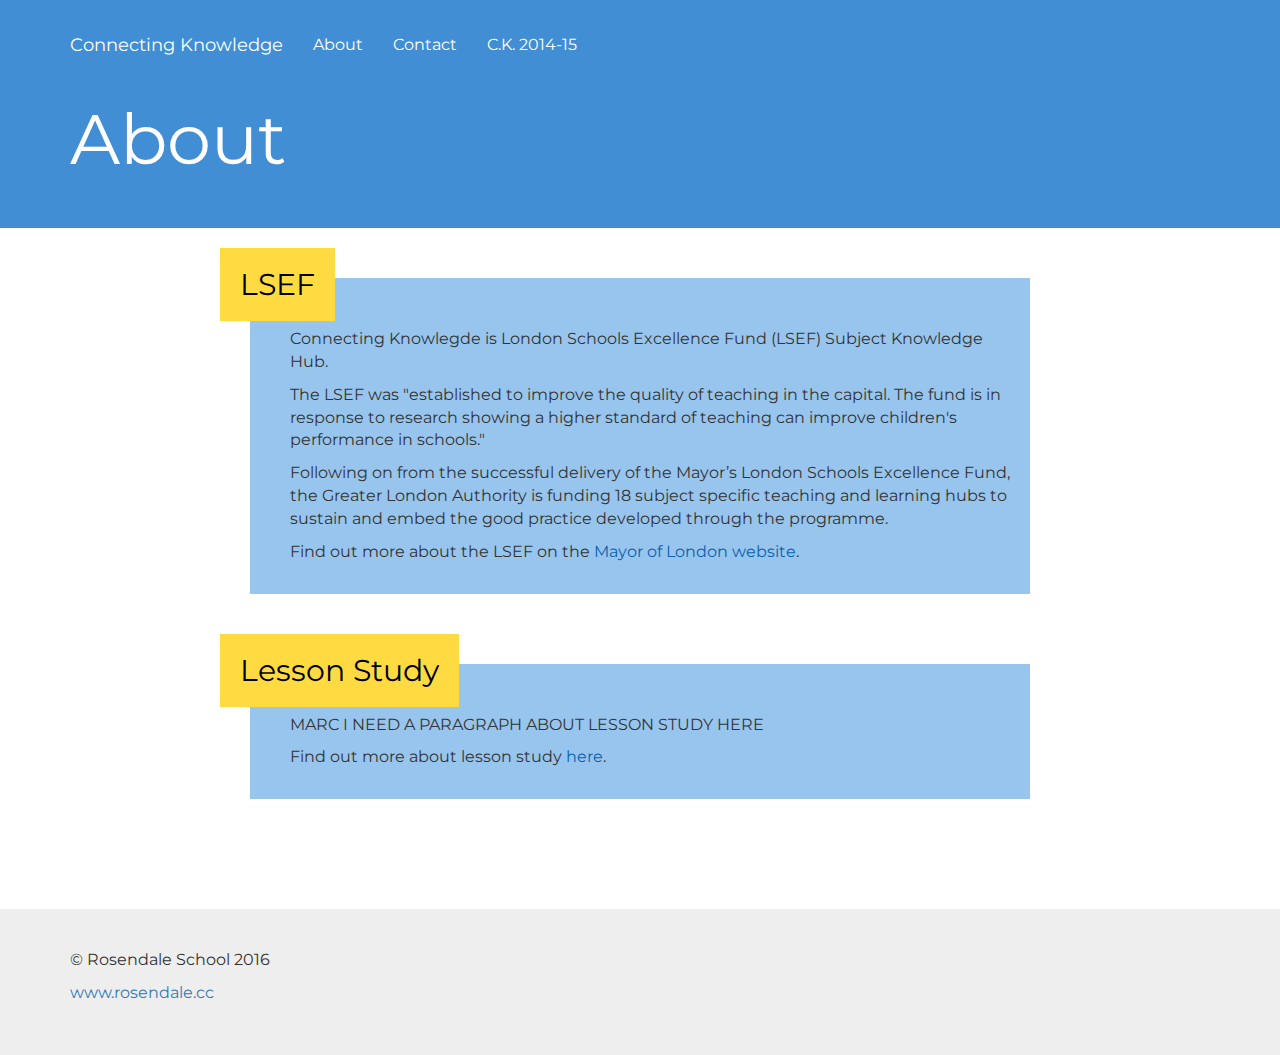
==== about.html @ b0de1700 "second draft" ====
<!DOCTYPE html>
<html lang="en">
  <head>
    <meta charset="utf-8">
    <meta http-equiv="X-UA-Compatible" content="IE=edge">
    <meta name="viewport" content="width=device-width, initial-scale=1">
    <!-- The above 3 meta tags *must* come first in the head; any other head content must come *after* these tags -->
    <title>About | Connecting Knowledge</title>

    <!-- Bootstrap -->
    <link href="css/bootstrap.min.css" rel="stylesheet">

    <!-- Custom css-->
    <link href="css/style.css" rel="stylesheet">

    <!-- Google Fonts -->
    <link href='https://fonts.googleapis.com/css?family=Montserrat:400,700' rel='stylesheet' type='text/css'>



    <!-- HTML5 shim and Respond.js for IE8 support of HTML5 elements and media queries -->
    <!-- WARNING: Respond.js doesn't work if you view the page via file:// -->
    <!--[if lt IE 9]>
      <script src="https://oss.maxcdn.com/html5shiv/3.7.2/html5shiv.min.js"></script>
      <script src="https://oss.maxcdn.com/respond/1.4.2/respond.min.js"></script>
    <![endif]-->
  </head>
  <body>
    <nav class="navbar navbar-default navbar-static-top">
      <div class="container">
        <div class="navbar-header">
          <button type="button" class="navbar-toggle collapsed" data-toggle="collapse" data-target="#bs-example-navbar-collapse-1" aria-expanded="false">
            <span class="sr-only">Toggle navigation</span>
            <span class="icon-bar"></span>
            <span class="icon-bar"></span>
            <span class="icon-bar"></span>
          </button>
          <a class="navbar-brand" href="index.html">Connecting Knowledge</a>
        </div>
        <div class="collapse navbar-collapse text-center" id="bs-example-navbar-collapse-1">
          <ul class="nav navbar-nav text-right">
            <li><a href="about.html">About</a></li>
            <li><a href="contact.html">Contact</a></li>
            <li><a href="connecting-knowledge-14-15.html">C.K. 2014-15</a></li>
          </ul>
        </div>
      </div>
    </nav>
    <header class="container-fluid">
      <div class="container">
        <div class="row">
          <div class="col-md-10">
            <h1>About</h1>
	      </div> <!-- /.col -->
	    </div> <!-- /.row -->
  	  </div> <!-- /.container -->
  	  <div id="banner-bar">
  	  </div>
    </header>
    <main id="main" class="container">
      <div class="row">
        <section class="col-md-8 col-md-offset-2">
          <h2>LSEF</h2>
          <p class="first-par">Connecting Knowlegde is London Schools Excellence Fund (LSEF) Subject Knowledge Hub.</p>
          <p>The LSEF was "established to improve the quality of teaching in the capital. The fund is in response to research showing a higher standard of teaching can improve children's performance in schools."</p>
          <p>Following on from the successful delivery of the Mayor’s London Schools Excellence Fund, the Greater London Authority is funding 18 subject specific teaching and learning hubs to sustain and embed the good practice developed through the programme.</p>
          <p>Find out more about the LSEF on the <a href="https://www.london.gov.uk/what-we-do/education-and-youth/improving-standards-schools-and-teaching/london-schools-excellence">Mayor of London website</a>.</p>
        </section> <!-- /.col -->
        <section class="col-md-8 col-md-offset-2">
          <h2>Lesson Study</h2>
            <p class="first-par">MARC I NEED A PARAGRAPH ABOUT LESSON STUDY HERE</p>
            <p>Find out more about lesson study <a href="#" target="_blank">here</a>.</p>
        </section>
      </div> <!-- ./row -->
    </main> <!-- /.container -->
    <footer class="container-fluid">
      <div class="container">
        <div class="row">
          <div class="col-md-12">
            <p>&copy Rosendale School 2016</p>
            <p><a href="http://www.rosendale.cc">www.rosendale.cc</a></p>
          </div> <!-- /.col -->
        </div> <!-- ./row -->
      </div> <!-- /.container -->
    </footer>
   <!--  TO DO: ADD THIS SOMEWHERE SEPARATE PAGE:
   https://www.london.gov.uk/what-we-do/education-and-youth/improving-standards-schools-and-teaching/london-schools-excellence
   Subject Knowledge Hubs 

Following on from the successful delivery of the Mayor’s London Schools Excellence Fund, the Greater London Authority is funding 18 subject specific teaching and learning hubs to sustain and embed the good practice developed through the programme.

This legacy funding will enable continued coordination of subject specific hubs and networks that were central to many London Schools Excellence Fund projects.  The hubs will provide the opportunity for teachers from a range of schools to work together alongside subject and business experts to support excellent teaching in London schools through a strong focus on improving teachers subject knowledge. 

Delivery is taking place between January 2016 and August 2017.

See the LSEF Resource Hub for more information on Subject Knowledge Hubs and contact details.

 -->
    <!-- jQuery (necessary for Bootstrap's JavaScript plugins) -->
    <script src="https://ajax.googleapis.com/ajax/libs/jquery/1.11.3/jquery.min.js"></script>
    <!-- Include all compiled plugins (below), or include individual files as needed -->
    <script src="js/bootstrap.min.js"></script>
  </body>
</html>
---- css/style.css ----
/*Connecting Knowledge Custom styles*/

body {
	font-size: 16px;
	font-family: 'Montserrat', sans-serif;
}

.h1, .h2, .h3, .h4, .h5, .h6, h1, h2, h3, h4, h5, h6, .lead {
	font-weight: 400;
}

.navbar-default {
	background-color: #418ED4;
    border-color: #418ED4;
    padding-top: 20px;
}

.navbar-default .navbar-brand {
	color: #fff;
}

.navbar-default .navbar-nav>li>a {
	color: #fff;
}

.navbar-default .navbar-brand:hover,
.navbar-default .navbar-brand:focus,
.navbar-default .navbar-brand:active,
.navbar-default .navbar-nav>li>a:hover,
.navbar-default .navbar-nav>li>a:focus,
.navbar-default .navbar-nav>li>a:active {
	color: #FFDB41;
}


.navbar-default .navbar-toggle .icon-bar, 
.navbar-default .navbar-toggle .icon-bar, 
.navbar-default .navbar-toggle .icon-bar,
.navbar-default .navbar-toggle .icon-bar  {
    background-color: #fff;
}

.navbar-default .navbar-toggle:active .icon-bar, 
.navbar-default .navbar-toggle:focus .icon-bar, 
.navbar-default .navbar-toggle:hover .icon-bar,
.navbar-default .navbar-toggle:visited .icon-bar  {
    background-color: #000;
}

.navbar-default .navbar-toggle:hover,
.navbar-default .navbar-toggle:active,
.navbar-default .navbar-toggle:focus,
.navbar-default .navbar-toggle:visited {
	background-color: #FFDB41;
	border-color: transparent;
}

header {
	margin: -70px 0 50px 0;
	padding: 60px 0 40px 0;
	background-color: #418ED4;
	color: #fff;
}

#front-page-header {
	margin: -70px 0 50px 0;
	padding: 70px 0 50px 0;
	min-height: 100vh;
	background-color: #418ED4; #1f71bb;
	position: relative;
}

header h1 {
	font-size: 48px;
	margin-top: 20px;
}

@media (min-width: 768px) {
	header h1 {
		font-size: 70px;
	}
}

@media (min-width: 1200px) {
	#front-page-header h1 {
		margin-top: 130px;
	}
}

#front-page-header h1, #front-page-header h3 {
	color: white;/*#1f71bb;*/
}

#front-page-header h3 {
	font-size: 20px;
	margin-top: 5px;
}

@media (min-width: 768px) {
	#front-page-header h3 {
	font-size: 24px;
	margin-top: 20px;
}
}

#front-page-header .btn {
    background-color: #FFDB41;
    border-color: #FFDB41;
    border-radius: 50px;
    padding: 10px;
    width: 50px;
    height: 50px;
    position: absolute;
    margin-left: auto;
    margin-right: auto;
    bottom: 20px;
    left: 0;
    right: 0;
}

@media (min-width: 768px) {
	#front-page-header .btn {
		bottom: 50px;
	}
}

@media (min-width: 1170px) {
	#front-page-header .btn {
		bottom: 100px;
	}
}

#front-page-header .btn span {
    color: #000;
    font-size: 20px;
    font-weight: 100;
    margin: 3px 0 0 2px;
}

#front-page-header .btn:hover {
box-shadow: 0 17px 50px 0 rgba(0,0,0,0.12),0 12px 15px 0 rgba(0,0,0,0.14);
    -webkit-transform: scale(1.1, 1.1);
    transform: scale(1.1, 1.1);
	    }

#front-page-header #banner-bar {
	width: 75%;
	min-width: 315px;
	height: 10px;
	background-color: white;/*#1f71bb;*/
	margin-left: -20px;
	margin-bottom: 10px;
}

@media (min-width: 768px) {
	#front-page-header #banner-bar {
		width: 60%;
	}
}

@media (min-width: 1170px) {
	#front-page-header #banner-bar {
		min-width: 930px;
		width: 72%;
	}
}
.sub-header {
	margin-left: 10px;	
}

main > .row > .highlight {
	background-color: #418ED4;
	color: #fff;
}

main > .row > .highlight a {
	color: #FFCF00;
}

main > .row > section a {
	color: #0A61AF;
}

main > .row .float-right {
	position: absolute;
	margin-left: 40%;
	width: 50%;
	top: 90%;
}

main > .row > section {
	padding: 20px;
	position: relative;
	background-color: #98C5EE;
	margin-bottom: 70px;

}

main section > h2 {
	margin-top: 0px;
	position: absolute;
	margin-left: -4px;
	margin-top: -50px;
	background-color: #FFDB41;
	padding: 20px;
	color: #000;
}

@media (min-width: 768px) {
	main section > h2 {
		margin-left: -50px;
	}
}


main .first-par {
	margin-top: 30px;
}

main section > p {
	margin-left: 20px;
} 

footer {
	margin-top: 40px;
	background-color: #eee;
	padding-top: 40px;
	padding-bottom: 40px;
}
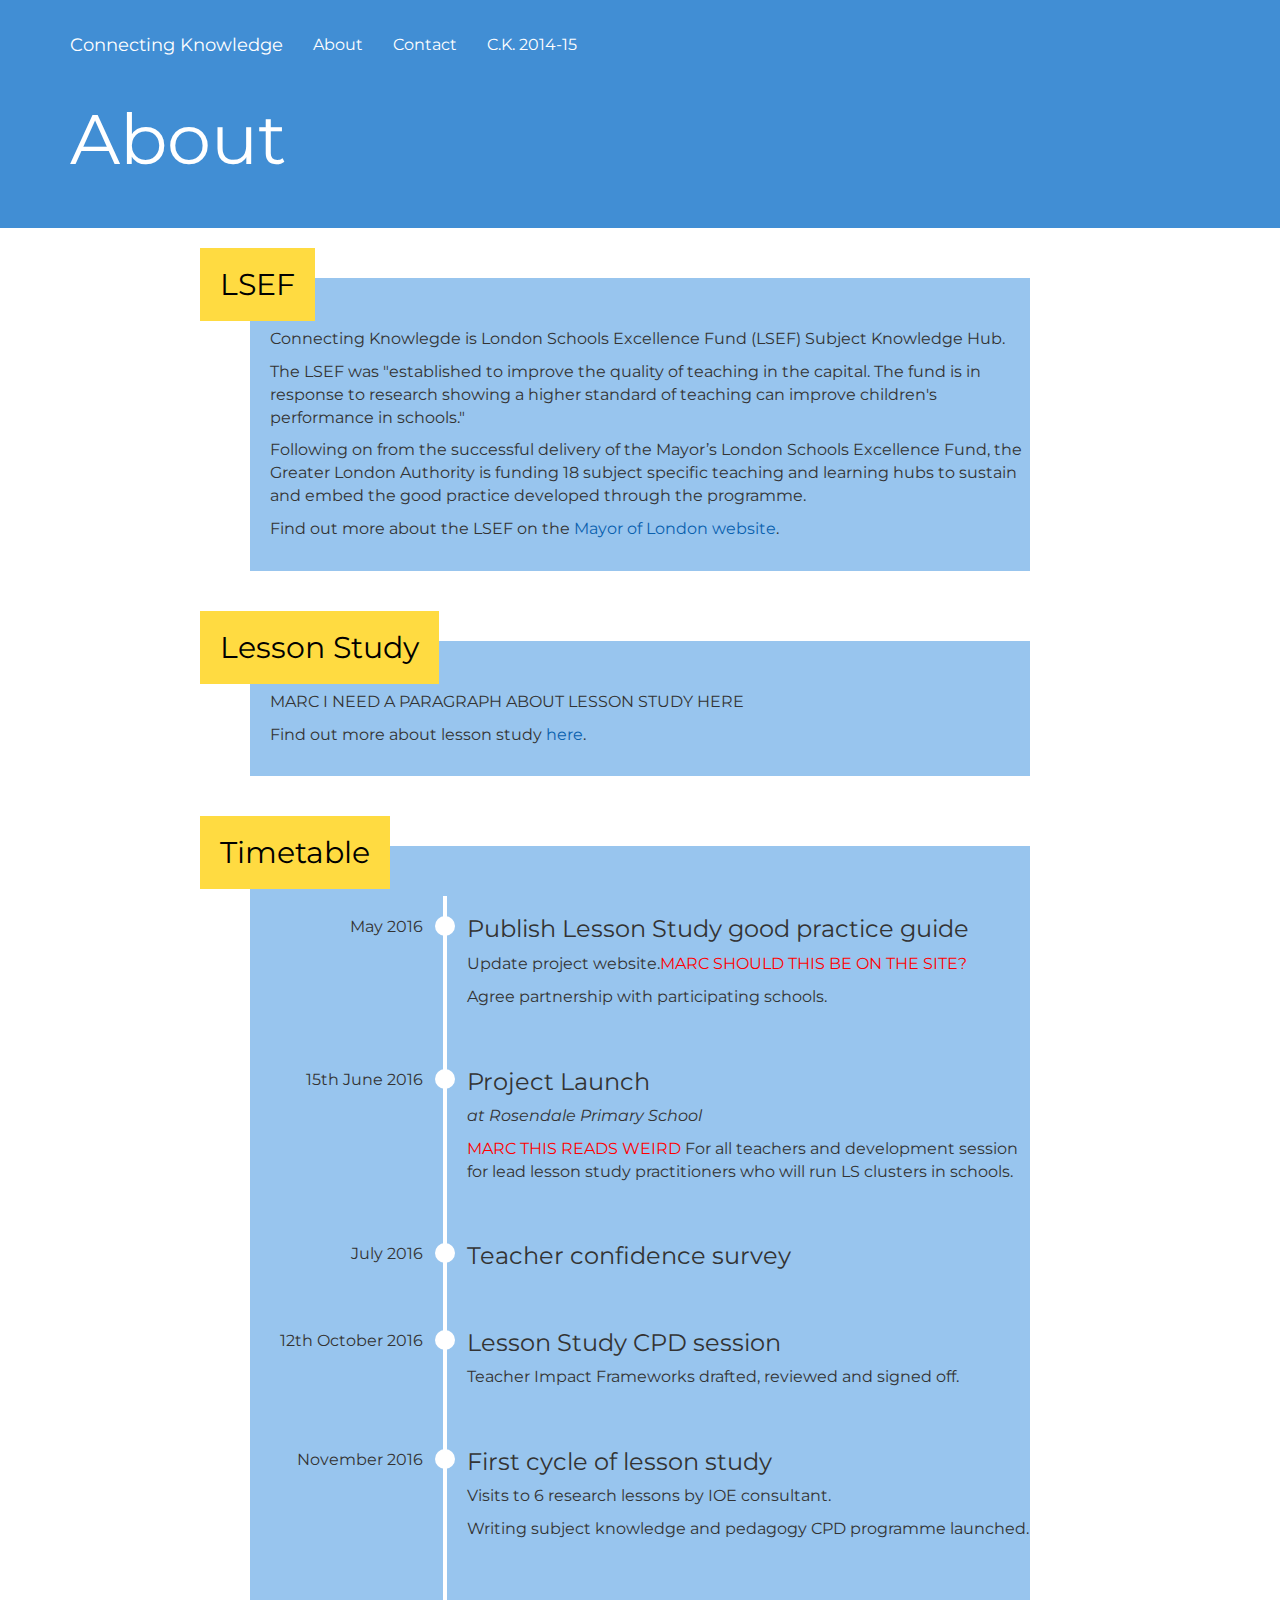
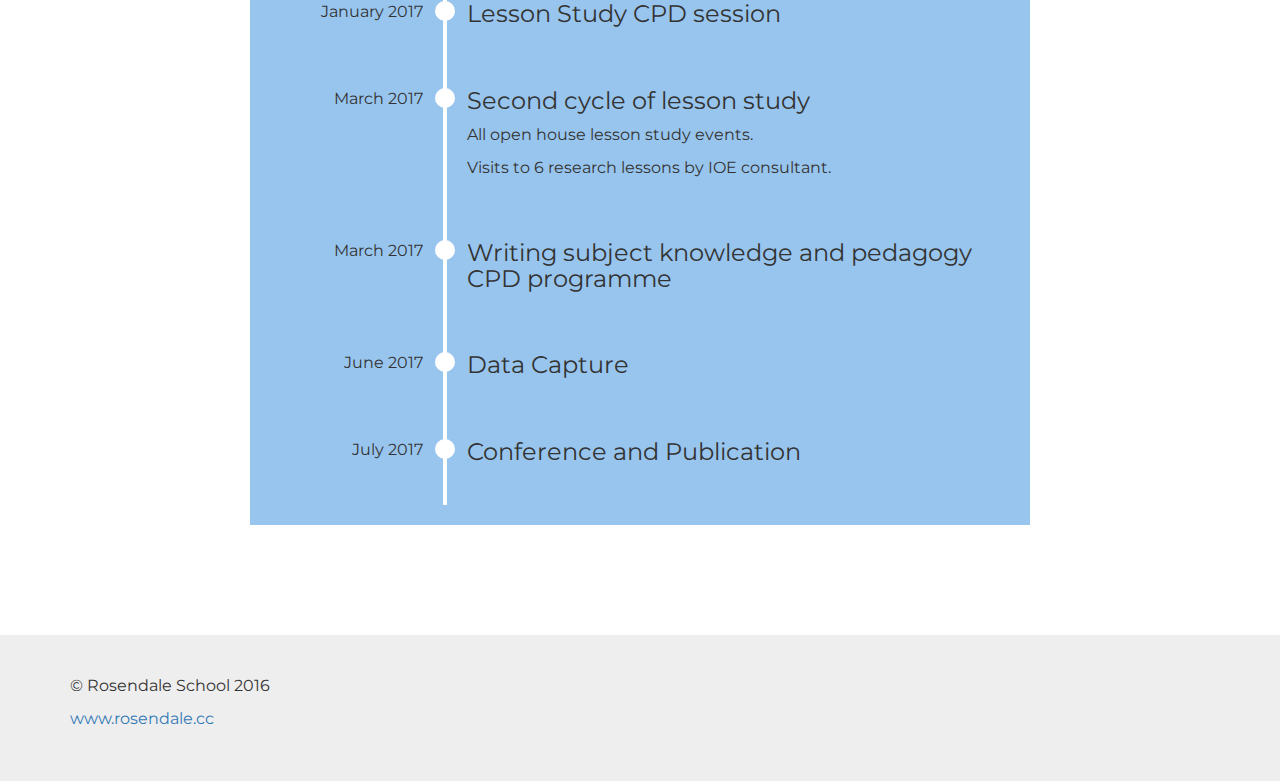
==== commit 0479c738: "time-line" ====
--- a/about.html
+++ b/about.html
@@ -71,6 +71,102 @@
             <p class="first-par">MARC I NEED A PARAGRAPH ABOUT LESSON STUDY HERE</p>
             <p>Find out more about lesson study <a href="#" target="_blank">here</a>.</p>
         </section>
+        <section id="timeline" class="col-md-8 col-md-offset-2">
+          <h2>Timetable</h2>
+          	<table class="first-par">
+	          	<tbody>
+		          	<tr>
+		          		<td>
+		          			<p>May 2016</p>		
+		          		</td>
+		          		<td>
+		          			<h3>Publish Lesson Study good practice guide</h3>
+		            		<p>Update project website.<span style="color: red;">MARC SHOULD THIS BE ON THE SITE?</span></p>
+							<p>Agree partnership with participating schools.</p>		
+		          		</td>
+		          	</tr>
+		          	<tr>
+		          		<td>
+		          			<p>15th June 2016</p>		
+		          		</td>
+		          		<td>
+		          			<h3>Project Launch</h3>
+		          			<p><i>at Rosendale Primary School</i></p>
+		            		<p><span style="color: red;">MARC THIS READS WEIRD </span>For all teachers and development session for lead lesson study practitioners who will run LS clusters in schools.</p>
+						</td>
+		          	</tr>
+		          	<tr>
+		          		<td>
+		          			<p>July 2016</p>		
+		          		</td>
+		          		<td>
+		          			<h3>Teacher confidence survey</h3>
+		          		</td>
+		          	</tr>
+		          	<tr>
+		          		<td>
+		          			<p>12th October 2016</p>		
+		          		</td>
+		          		<td>
+		          			<h3>Lesson Study CPD session</h3>
+		            		<p>Teacher Impact Frameworks drafted, reviewed and signed off.</p>
+		          		</td>
+		          	</tr>
+		          	<tr>
+		          		<td>
+		          			<p>November 2016</p>		
+		          		</td>
+		          		<td>
+		          			<h3>First cycle of lesson study</h3>
+		            		<p>Visits to 6 research lessons by IOE consultant.</p>
+		            		<p>Writing subject knowledge and pedagogy CPD programme launched.</p>
+		          		</td>
+		          	</tr>
+		          	<tr>
+		          		<td>
+		          			<p>January 2017</p>		
+		          		</td>
+		          		<td>
+		          			<h3>Lesson Study CPD session</h3>
+		          		</td>
+		          	</tr>
+		          	<tr>
+		          		<td>
+		          			<p>March 2017</p>		
+		          		</td>
+		          		<td>
+		          			<h3>Second cycle of lesson study</h3>
+		          			<p>All open house lesson study events.</p>
+		          			<p>Visits to 6 research lessons by IOE consultant.</p>
+		          		</td>
+		          	</tr>
+		          	<tr>
+		          		<td>
+		          			<p>March 2017</p>		
+		          		</td>
+		          		<td>
+		          			<h3>Writing subject knowledge and pedagogy CPD programme</h3>
+		          		</td>
+		          	</tr>
+		          	<tr>
+		          		<td>
+		          			<p>June 2017</p>		
+		          		</td>
+		          		<td>
+		          			<h3>Data Capture</h3>
+		          		</td>
+		          	</tr>
+		          	<tr>
+		          		<td>
+		          			<p>July 2017</p>		
+		          		</td>
+		          		<td>
+		          			<h3>Conference and Publication</h3>
+		          		</td>
+		          	</tr>
+	          	</tbody>
+          	</table>
+        </section>
       </div> <!-- ./row -->
     </main> <!-- /.container -->
     <footer class="container-fluid">
--- a/css/style.css
+++ b/css/style.css
@@ -68,6 +68,13 @@
 	min-height: 100vh;
 	background-color: #418ED4; #1f71bb;
 	position: relative;
+}
+
+canvas, .background {
+	position: absolute;
+	width: 1000px;
+	height: 1000px;
+	z-index: 1000;
 }
 
 header h1 {
@@ -189,24 +196,30 @@
 }
 
 main > .row > section {
-	padding: 20px;
+	padding: 20px 0 20px 0;
 	position: relative;
 	background-color: #98C5EE;
 	margin-bottom: 70px;
 
 }
 
+@media (min-width: 768px;) {
+	main > .row > section {
+		padding: 20px;
+	}
+}
+
 main section > h2 {
 	margin-top: 0px;
 	position: absolute;
-	margin-left: -4px;
+	margin-left: 10px;
 	margin-top: -50px;
 	background-color: #FFDB41;
 	padding: 20px;
 	color: #000;
 }
 
-@media (min-width: 768px) {
+@media (min-width: 992px) {
 	main section > h2 {
 		margin-left: -50px;
 	}
@@ -220,10 +233,41 @@
 main section > p {
 	margin-left: 20px;
 } 
+
+
+
+#timeline table tr > td:first-child {
+	width: 25%;
+	text-align: right;
+	border-right: 4px solid #fff;
+	padding-right: 20px;
+	position: relative;
+	vertical-align: text-top;
+	padding-top: 20px;
+}
+
+#timeline table tr > td:first-child:after {
+	content: ' ';
+	position: absolute;
+    width: 20px;
+    height: 20px;
+    top: 20px;
+    right: -12px;
+    -webkit-border-radius: 25px;
+    -moz-border-radius: 25px;
+    border-radius: 25px;
+    background-color: #fff;
+    z-index: 1000;
+}
+
+#timeline table tr > td {
+	padding-left: 20px;
+	padding-bottom: 30px;
+}
 
 footer {
 	margin-top: 40px;
 	background-color: #eee;
 	padding-top: 40px;
 	padding-bottom: 40px;
-}+}
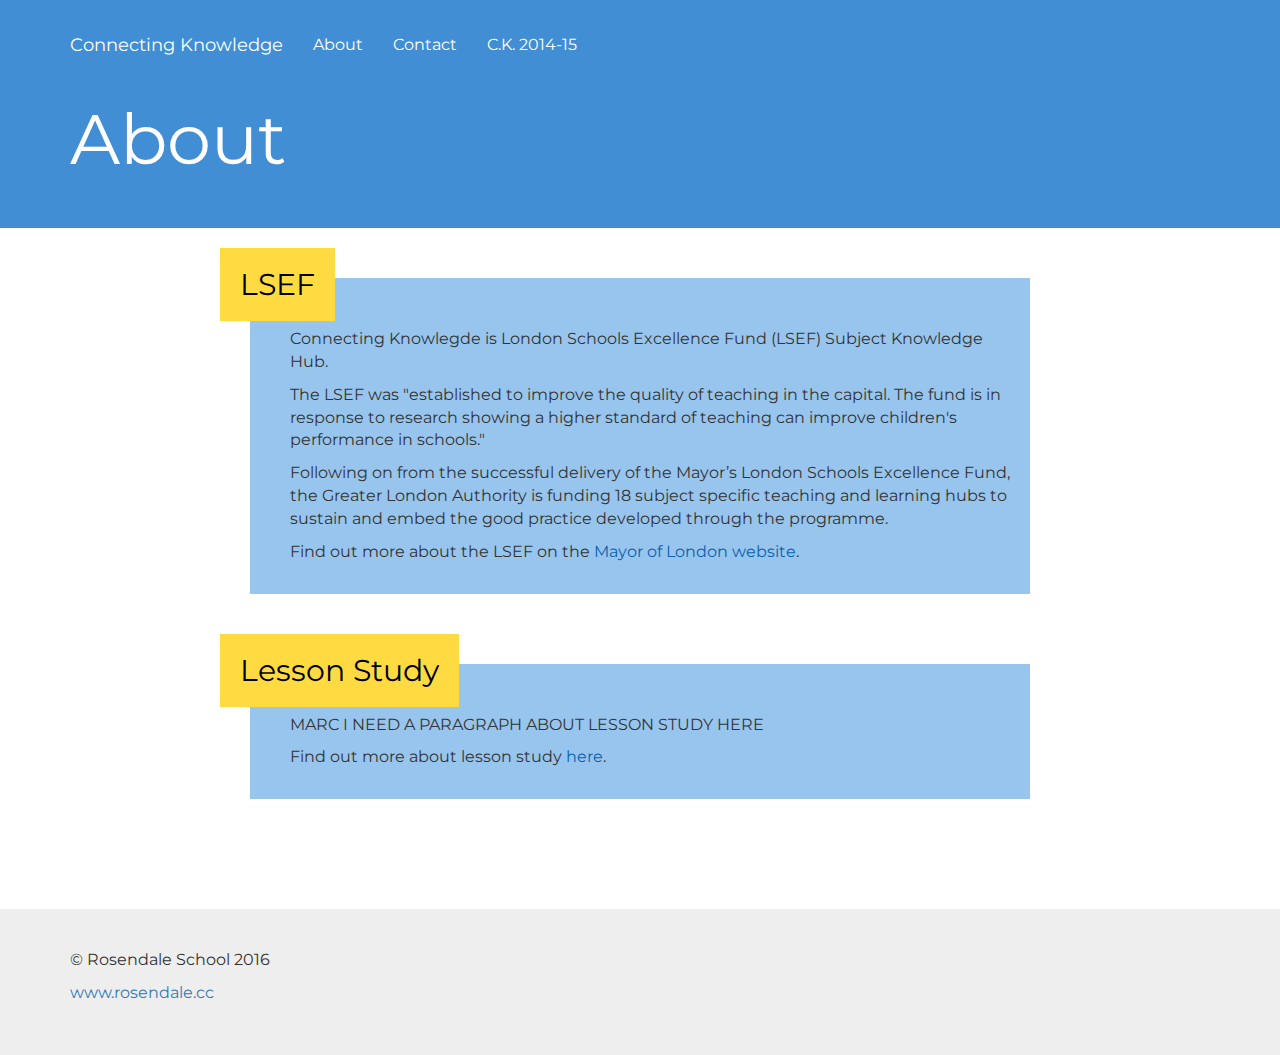
==== commit b03930de: "Revert "time-line"" ====
--- a/about.html
+++ b/about.html
@@ -71,102 +71,6 @@
             <p class="first-par">MARC I NEED A PARAGRAPH ABOUT LESSON STUDY HERE</p>
             <p>Find out more about lesson study <a href="#" target="_blank">here</a>.</p>
         </section>
-        <section id="timeline" class="col-md-8 col-md-offset-2">
-          <h2>Timetable</h2>
-          	<table class="first-par">
-	          	<tbody>
-		          	<tr>
-		          		<td>
-		          			<p>May 2016</p>		
-		          		</td>
-		          		<td>
-		          			<h3>Publish Lesson Study good practice guide</h3>
-		            		<p>Update project website.<span style="color: red;">MARC SHOULD THIS BE ON THE SITE?</span></p>
-							<p>Agree partnership with participating schools.</p>		
-		          		</td>
-		          	</tr>
-		          	<tr>
-		          		<td>
-		          			<p>15th June 2016</p>		
-		          		</td>
-		          		<td>
-		          			<h3>Project Launch</h3>
-		          			<p><i>at Rosendale Primary School</i></p>
-		            		<p><span style="color: red;">MARC THIS READS WEIRD </span>For all teachers and development session for lead lesson study practitioners who will run LS clusters in schools.</p>
-						</td>
-		          	</tr>
-		          	<tr>
-		          		<td>
-		          			<p>July 2016</p>		
-		          		</td>
-		          		<td>
-		          			<h3>Teacher confidence survey</h3>
-		          		</td>
-		          	</tr>
-		          	<tr>
-		          		<td>
-		          			<p>12th October 2016</p>		
-		          		</td>
-		          		<td>
-		          			<h3>Lesson Study CPD session</h3>
-		            		<p>Teacher Impact Frameworks drafted, reviewed and signed off.</p>
-		          		</td>
-		          	</tr>
-		          	<tr>
-		          		<td>
-		          			<p>November 2016</p>		
-		          		</td>
-		          		<td>
-		          			<h3>First cycle of lesson study</h3>
-		            		<p>Visits to 6 research lessons by IOE consultant.</p>
-		            		<p>Writing subject knowledge and pedagogy CPD programme launched.</p>
-		          		</td>
-		          	</tr>
-		          	<tr>
-		          		<td>
-		          			<p>January 2017</p>		
-		          		</td>
-		          		<td>
-		          			<h3>Lesson Study CPD session</h3>
-		          		</td>
-		          	</tr>
-		          	<tr>
-		          		<td>
-		          			<p>March 2017</p>		
-		          		</td>
-		          		<td>
-		          			<h3>Second cycle of lesson study</h3>
-		          			<p>All open house lesson study events.</p>
-		          			<p>Visits to 6 research lessons by IOE consultant.</p>
-		          		</td>
-		          	</tr>
-		          	<tr>
-		          		<td>
-		          			<p>March 2017</p>		
-		          		</td>
-		          		<td>
-		          			<h3>Writing subject knowledge and pedagogy CPD programme</h3>
-		          		</td>
-		          	</tr>
-		          	<tr>
-		          		<td>
-		          			<p>June 2017</p>		
-		          		</td>
-		          		<td>
-		          			<h3>Data Capture</h3>
-		          		</td>
-		          	</tr>
-		          	<tr>
-		          		<td>
-		          			<p>July 2017</p>		
-		          		</td>
-		          		<td>
-		          			<h3>Conference and Publication</h3>
-		          		</td>
-		          	</tr>
-	          	</tbody>
-          	</table>
-        </section>
       </div> <!-- ./row -->
     </main> <!-- /.container -->
     <footer class="container-fluid">
--- a/css/style.css
+++ b/css/style.css
@@ -70,7 +70,7 @@
 	position: relative;
 }
 
-canvas, .background {
+canvas {
 	position: absolute;
 	width: 1000px;
 	height: 1000px;
@@ -196,30 +196,24 @@
 }
 
 main > .row > section {
-	padding: 20px 0 20px 0;
+	padding: 20px;
 	position: relative;
 	background-color: #98C5EE;
 	margin-bottom: 70px;
 
 }
 
-@media (min-width: 768px;) {
-	main > .row > section {
-		padding: 20px;
-	}
-}
-
 main section > h2 {
 	margin-top: 0px;
 	position: absolute;
-	margin-left: 10px;
+	margin-left: -4px;
 	margin-top: -50px;
 	background-color: #FFDB41;
 	padding: 20px;
 	color: #000;
 }
 
-@media (min-width: 992px) {
+@media (min-width: 768px) {
 	main section > h2 {
 		margin-left: -50px;
 	}
@@ -233,41 +227,10 @@
 main section > p {
 	margin-left: 20px;
 } 
-
-
-
-#timeline table tr > td:first-child {
-	width: 25%;
-	text-align: right;
-	border-right: 4px solid #fff;
-	padding-right: 20px;
-	position: relative;
-	vertical-align: text-top;
-	padding-top: 20px;
-}
-
-#timeline table tr > td:first-child:after {
-	content: ' ';
-	position: absolute;
-    width: 20px;
-    height: 20px;
-    top: 20px;
-    right: -12px;
-    -webkit-border-radius: 25px;
-    -moz-border-radius: 25px;
-    border-radius: 25px;
-    background-color: #fff;
-    z-index: 1000;
-}
-
-#timeline table tr > td {
-	padding-left: 20px;
-	padding-bottom: 30px;
-}
 
 footer {
 	margin-top: 40px;
 	background-color: #eee;
 	padding-top: 40px;
 	padding-bottom: 40px;
-}
+}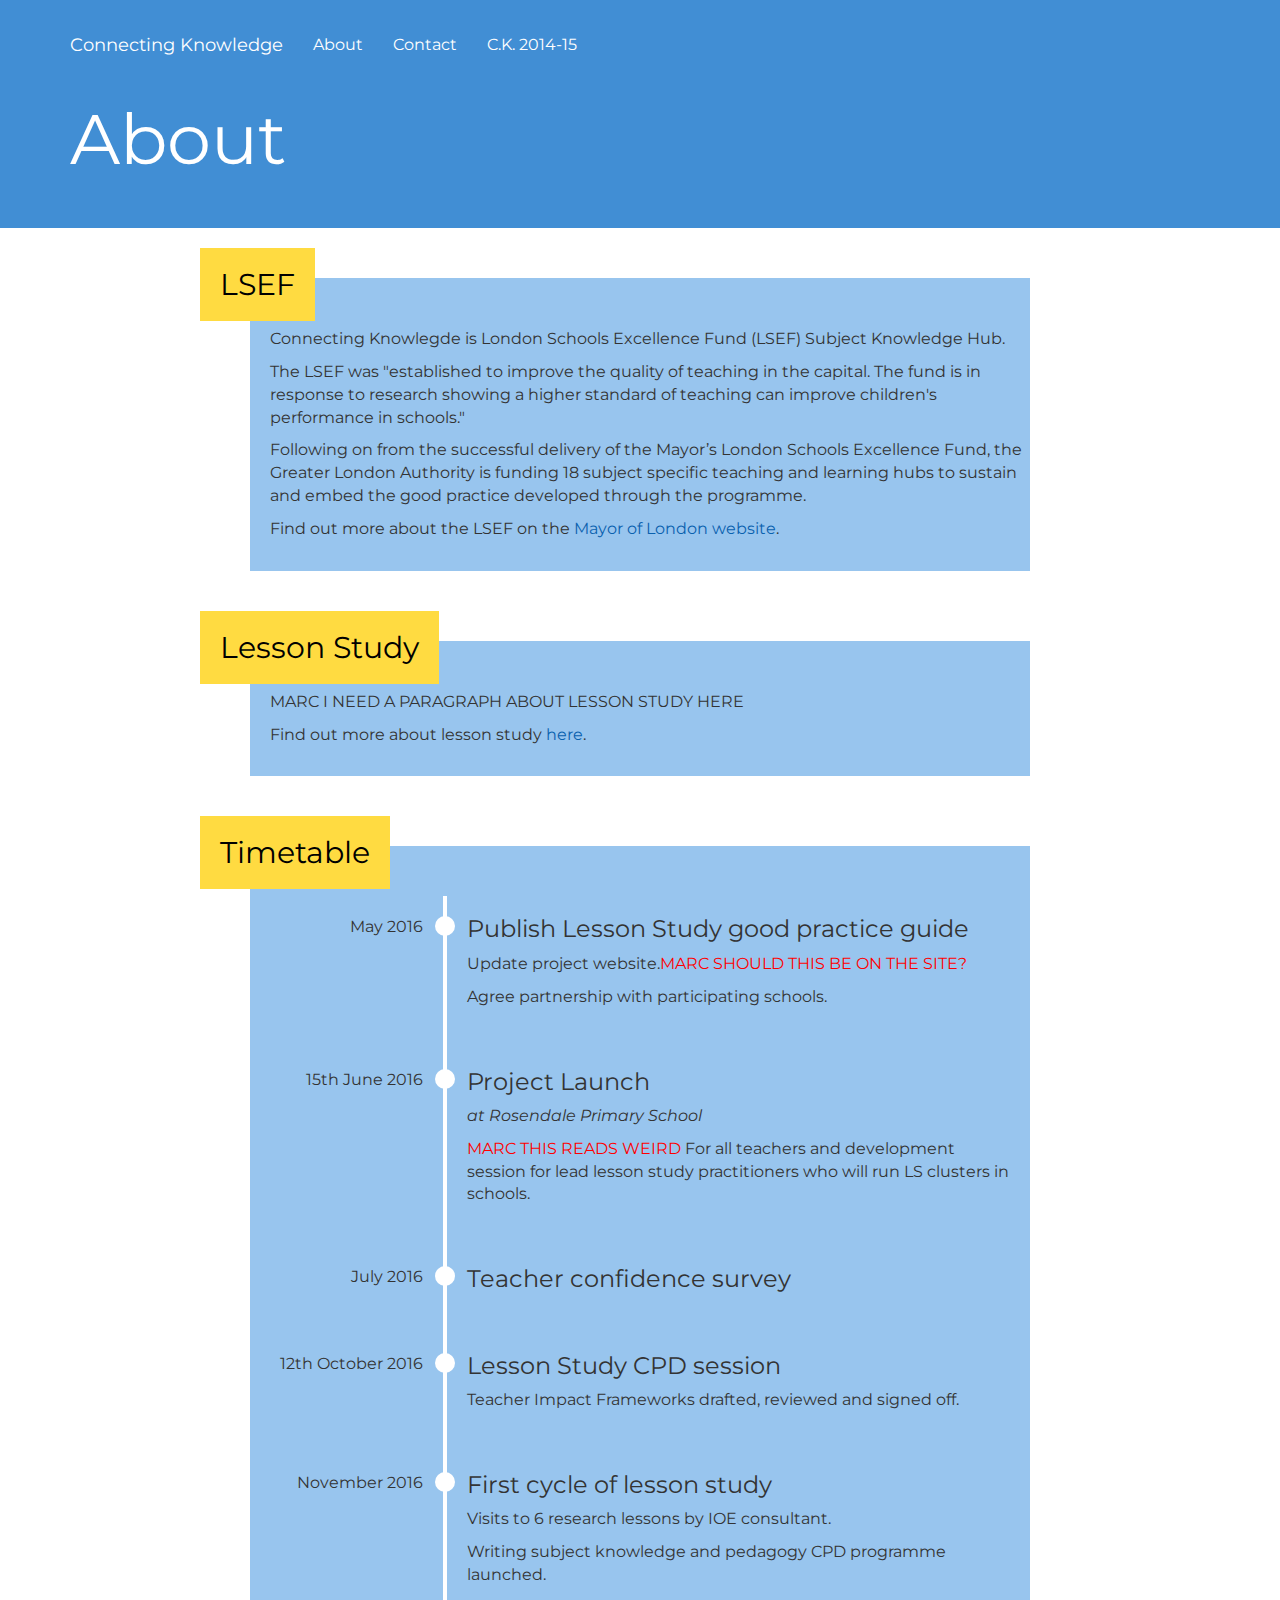
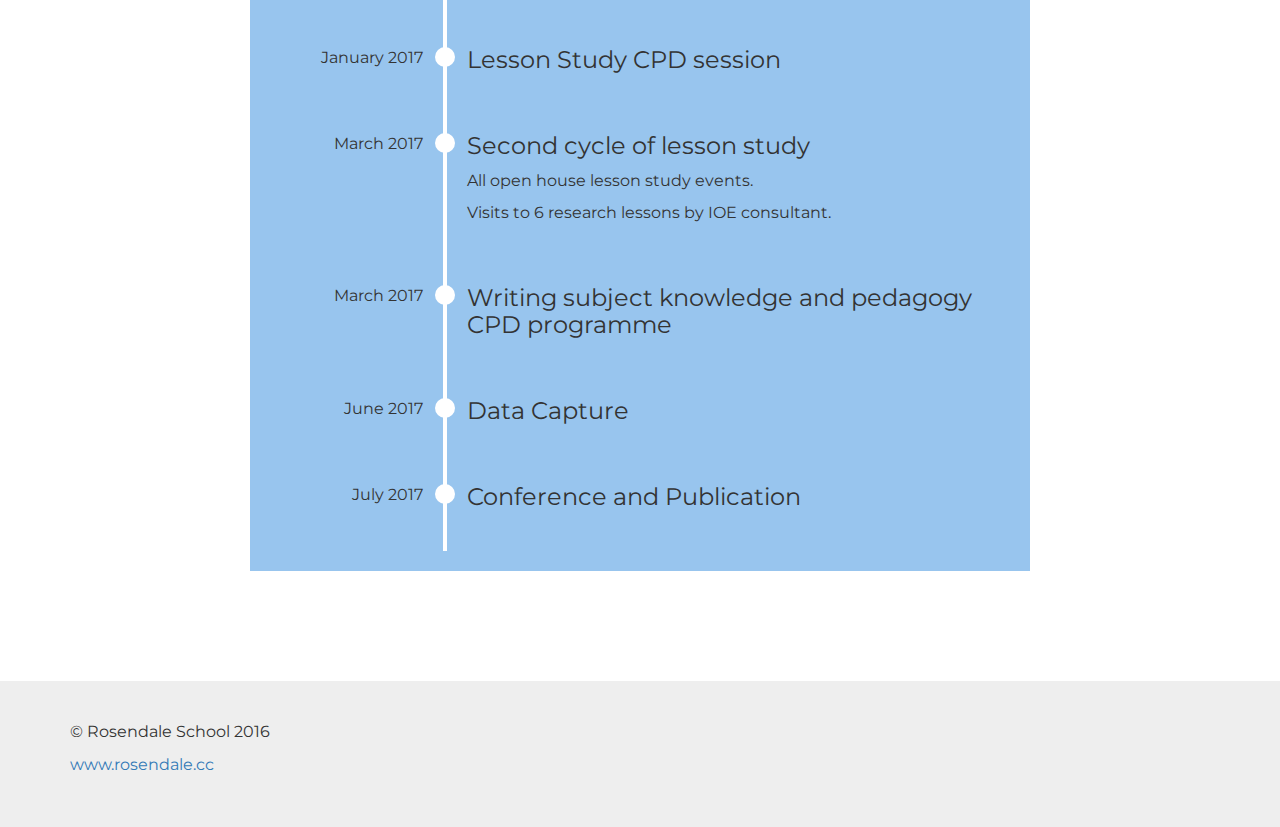
==== commit 53eca227: "reset all" ====
--- a/about.html
+++ b/about.html
@@ -71,6 +71,102 @@
             <p class="first-par">MARC I NEED A PARAGRAPH ABOUT LESSON STUDY HERE</p>
             <p>Find out more about lesson study <a href="#" target="_blank">here</a>.</p>
         </section>
+        <section id="timeline" class="col-md-8 col-md-offset-2">
+          <h2>Timetable</h2>
+          	<table class="first-par">
+	          	<tbody>
+		          	<tr>
+		          		<td>
+		          			<p>May 2016</p>		
+		          		</td>
+		          		<td>
+		          			<h3>Publish Lesson Study good practice guide</h3>
+		            		<p>Update project website.<span style="color: red;">MARC SHOULD THIS BE ON THE SITE?</span></p>
+							<p>Agree partnership with participating schools.</p>		
+		          		</td>
+		          	</tr>
+		          	<tr>
+		          		<td>
+		          			<p>15th June 2016</p>		
+		          		</td>
+		          		<td>
+		          			<h3>Project Launch</h3>
+		          			<p><i>at Rosendale Primary School</i></p>
+		            		<p><span style="color: red;">MARC THIS READS WEIRD </span>For all teachers and development session for lead lesson study practitioners who will run LS clusters in schools.</p>
+						</td>
+		          	</tr>
+		          	<tr>
+		          		<td>
+		          			<p>July 2016</p>		
+		          		</td>
+		          		<td>
+		          			<h3>Teacher confidence survey</h3>
+		          		</td>
+		          	</tr>
+		          	<tr>
+		          		<td>
+		          			<p>12th October 2016</p>		
+		          		</td>
+		          		<td>
+		          			<h3>Lesson Study CPD session</h3>
+		            		<p>Teacher Impact Frameworks drafted, reviewed and signed off.</p>
+		          		</td>
+		          	</tr>
+		          	<tr>
+		          		<td>
+		          			<p>November 2016</p>		
+		          		</td>
+		          		<td>
+		          			<h3>First cycle of lesson study</h3>
+		            		<p>Visits to 6 research lessons by IOE consultant.</p>
+		            		<p>Writing subject knowledge and pedagogy CPD programme launched.</p>
+		          		</td>
+		          	</tr>
+		          	<tr>
+		          		<td>
+		          			<p>January 2017</p>		
+		          		</td>
+		          		<td>
+		          			<h3>Lesson Study CPD session</h3>
+		          		</td>
+		          	</tr>
+		          	<tr>
+		          		<td>
+		          			<p>March 2017</p>		
+		          		</td>
+		          		<td>
+		          			<h3>Second cycle of lesson study</h3>
+		          			<p>All open house lesson study events.</p>
+		          			<p>Visits to 6 research lessons by IOE consultant.</p>
+		          		</td>
+		          	</tr>
+		          	<tr>
+		          		<td>
+		          			<p>March 2017</p>		
+		          		</td>
+		          		<td>
+		          			<h3>Writing subject knowledge and pedagogy CPD programme</h3>
+		          		</td>
+		          	</tr>
+		          	<tr>
+		          		<td>
+		          			<p>June 2017</p>		
+		          		</td>
+		          		<td>
+		          			<h3>Data Capture</h3>
+		          		</td>
+		          	</tr>
+		          	<tr>
+		          		<td>
+		          			<p>July 2017</p>		
+		          		</td>
+		          		<td>
+		          			<h3>Conference and Publication</h3>
+		          		</td>
+		          	</tr>
+	          	</tbody>
+          	</table>
+        </section>
       </div> <!-- ./row -->
     </main> <!-- /.container -->
     <footer class="container-fluid">
--- a/css/style.css
+++ b/css/style.css
@@ -70,7 +70,7 @@
 	position: relative;
 }
 
-canvas {
+canvas, .background {
 	position: absolute;
 	width: 1000px;
 	height: 1000px;
@@ -196,24 +196,30 @@
 }
 
 main > .row > section {
-	padding: 20px;
+	padding: 20px 0 20px 0;
 	position: relative;
 	background-color: #98C5EE;
 	margin-bottom: 70px;
 
 }
 
+@media (min-width: 768px;) {
+	main > .row > section {
+		padding: 20px;
+	}
+}
+
 main section > h2 {
 	margin-top: 0px;
 	position: absolute;
-	margin-left: -4px;
+	margin-left: 10px;
 	margin-top: -50px;
 	background-color: #FFDB41;
 	padding: 20px;
 	color: #000;
 }
 
-@media (min-width: 768px) {
+@media (min-width: 992px) {
 	main section > h2 {
 		margin-left: -50px;
 	}
@@ -227,10 +233,41 @@
 main section > p {
 	margin-left: 20px;
 } 
+
+
+
+#timeline table tr > td:first-child {
+	width: 25%;
+	text-align: right;
+	border-right: 4px solid #fff;
+	position: relative;
+	vertical-align: text-top;
+	padding-top: 20px;
+}
+
+#timeline table tr > td:first-child:after {
+	content: ' ';
+	position: absolute;
+    width: 20px;
+    height: 20px;
+    top: 20px;
+    right: -12px;
+    -webkit-border-radius: 25px;
+    -moz-border-radius: 25px;
+    border-radius: 25px;
+    background-color: #fff;
+    z-index: 1000;
+}
+
+#timeline table tr > td {
+	padding-left: 20px;
+	padding-bottom: 30px;
+	padding-right: 20px;
+}
 
 footer {
 	margin-top: 40px;
 	background-color: #eee;
 	padding-top: 40px;
 	padding-bottom: 40px;
-}+}
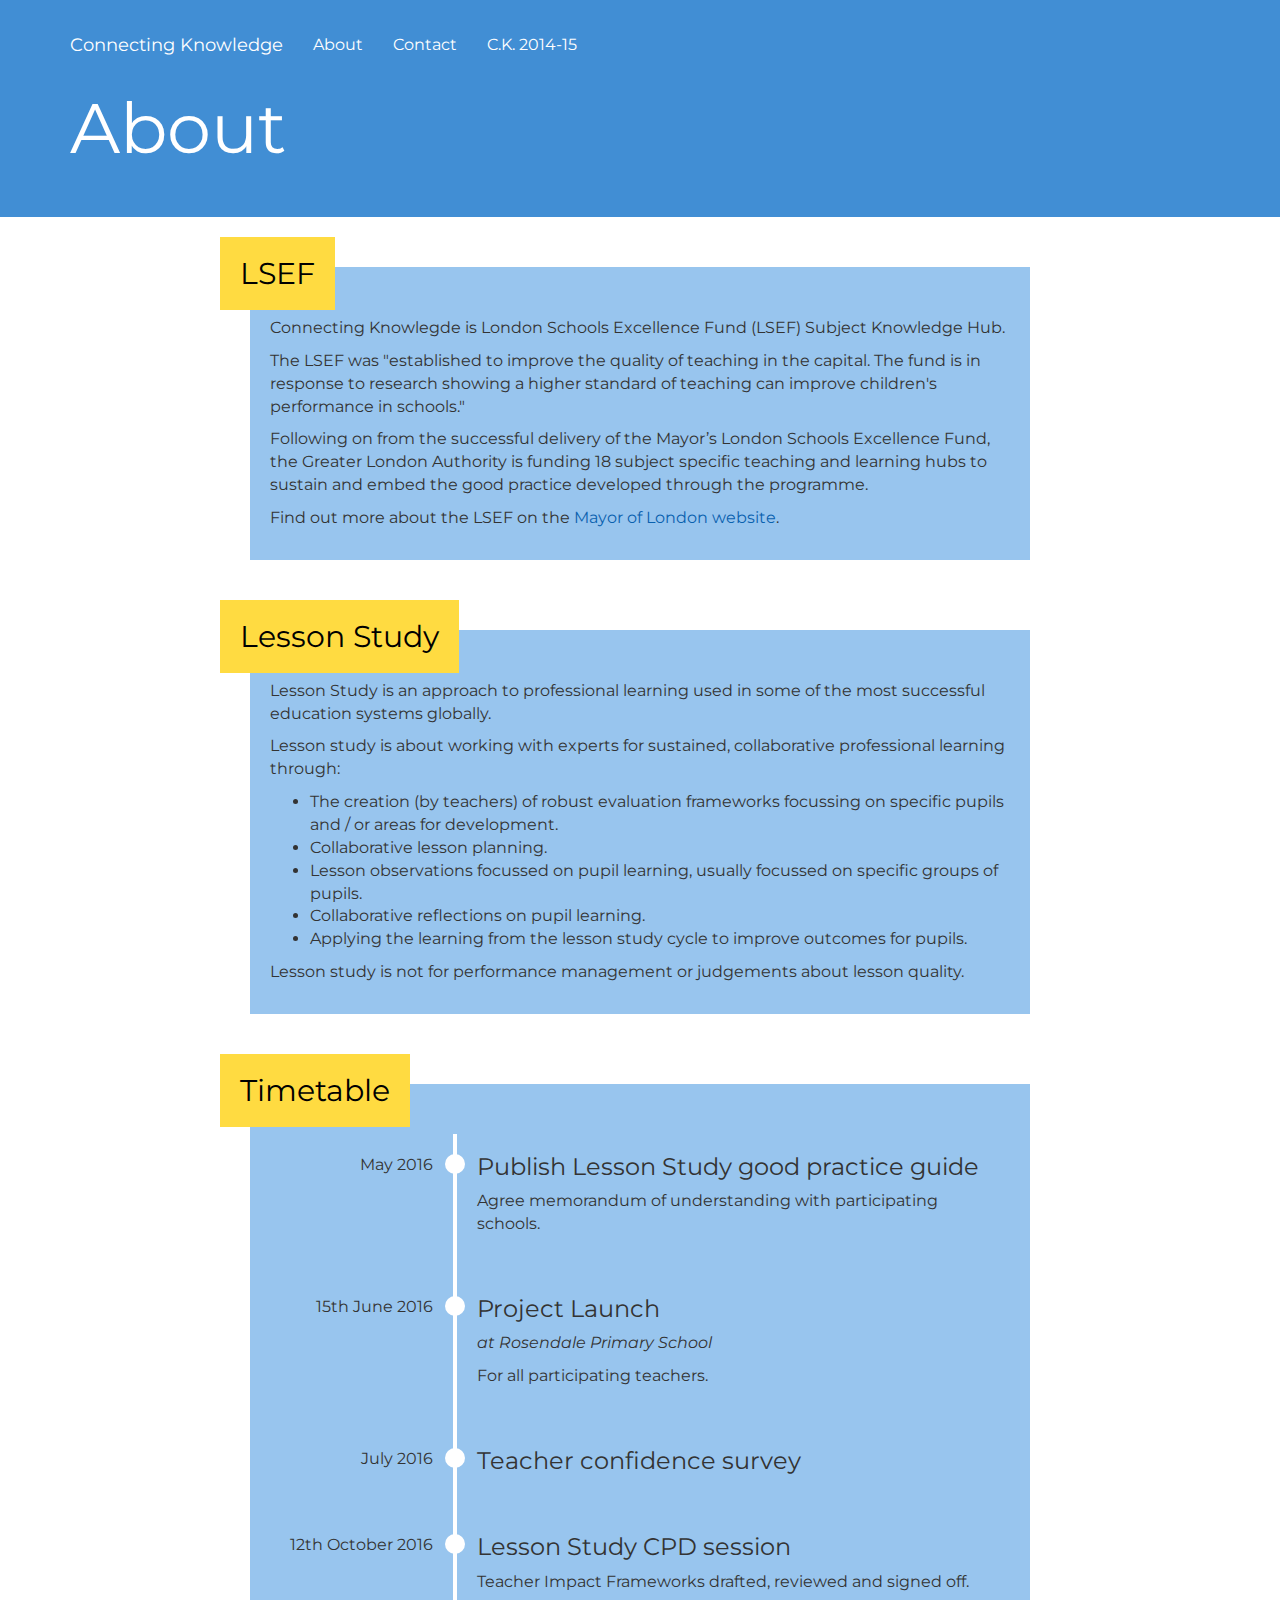
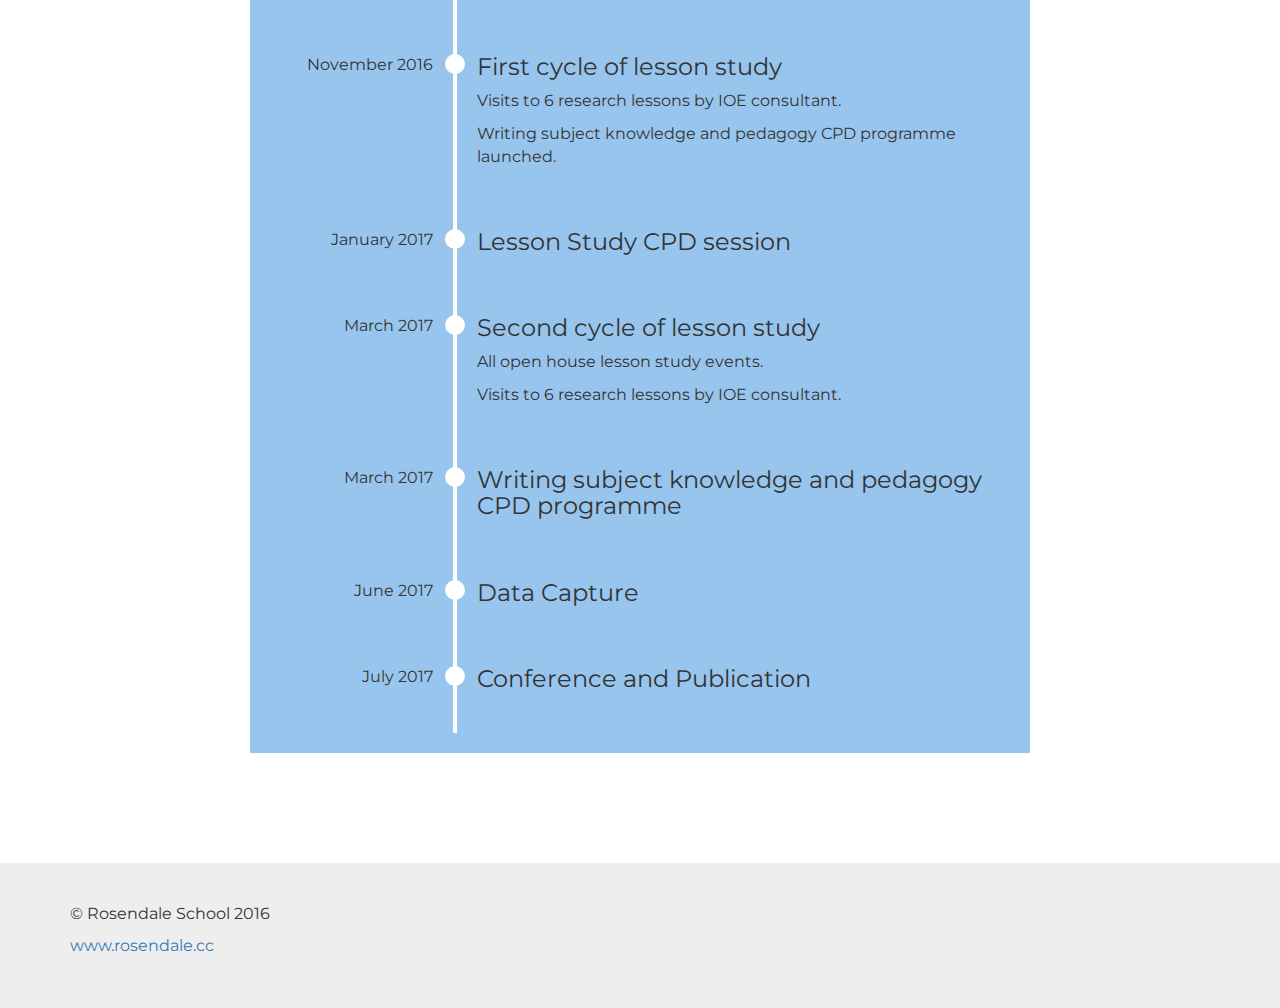
==== commit 97350855: "various changes" ====
--- a/about.html
+++ b/about.html
@@ -68,8 +68,16 @@
         </section> <!-- /.col -->
         <section class="col-md-8 col-md-offset-2">
           <h2>Lesson Study</h2>
-            <p class="first-par">MARC I NEED A PARAGRAPH ABOUT LESSON STUDY HERE</p>
-            <p>Find out more about lesson study <a href="#" target="_blank">here</a>.</p>
+            <p class="first-par">Lesson Study is an approach to professional learning used in some of the most successful education systems globally.</p>
+ 			<p>Lesson study is about working with experts for sustained, collaborative professional learning through:</p>
+ 			<ul>
+ 				<li>The creation (by teachers) of robust evaluation frameworks focussing on specific pupils and &#47; or areas for development.</li>
+				<li>Collaborative lesson planning.</li>
+				<li>Lesson observations focussed on pupil learning, usually focussed on specific groups of pupils.</li>
+				<li>Collaborative reflections on pupil learning.</li>
+				<li>Applying the learning from the lesson study cycle to improve outcomes for pupils.</li>
+			</ul>
+			<p>Lesson study is not for performance management or judgements about lesson quality.</p>    
         </section>
         <section id="timeline" class="col-md-8 col-md-offset-2">
           <h2>Timetable</h2>
@@ -81,8 +89,7 @@
 		          		</td>
 		          		<td>
 		          			<h3>Publish Lesson Study good practice guide</h3>
-		            		<p>Update project website.<span style="color: red;">MARC SHOULD THIS BE ON THE SITE?</span></p>
-							<p>Agree partnership with participating schools.</p>		
+							<p>Agree memorandum of understanding with participating schools.</p>		
 		          		</td>
 		          	</tr>
 		          	<tr>
@@ -92,7 +99,7 @@
 		          		<td>
 		          			<h3>Project Launch</h3>
 		          			<p><i>at Rosendale Primary School</i></p>
-		            		<p><span style="color: red;">MARC THIS READS WEIRD </span>For all teachers and development session for lead lesson study practitioners who will run LS clusters in schools.</p>
+		            		<p>For all participating teachers.</p>
 						</td>
 		          	</tr>
 		          	<tr>
--- a/css/style.css
+++ b/css/style.css
@@ -56,7 +56,7 @@
 }
 
 header {
-	margin: -70px 0 50px 0;
+	margin: -90px 0 50px 0;
 	padding: 60px 0 40px 0;
 	background-color: #418ED4;
 	color: #fff;
@@ -65,16 +65,30 @@
 #front-page-header {
 	margin: -70px 0 50px 0;
 	padding: 70px 0 50px 0;
-	min-height: 100vh;
+	height: 550px;
+	-webkit-height: 100vh;
+	-moz-height: 100vh;
+	-ms-height: 100vh;
+	-o-height: 100vh;
+	height: 100vh;
 	background-color: #418ED4; #1f71bb;
 	position: relative;
 }
 
-canvas, .background {
-	position: absolute;
-	width: 1000px;
-	height: 1000px;
-	z-index: 1000;
+@media (min-width: 600px) and (orientation: portrait) {
+	#front-page-header {
+		height: 550px;
+	}
+}
+
+@media (min-width: 992px) {
+	#front-page-header {
+		-webkit-height: 100vh;
+		-moz-height: 100vh;
+		-ms-height: 100vh;
+		-o-height: 100vh;
+		height: 100vh;
+	}
 }
 
 header h1 {
@@ -120,7 +134,7 @@
     position: absolute;
     margin-left: auto;
     margin-right: auto;
-    bottom: 20px;
+    bottom: 30px;
     left: 0;
     right: 0;
 }
@@ -133,7 +147,7 @@
 
 @media (min-width: 1170px) {
 	#front-page-header .btn {
-		bottom: 100px;
+		bottom: 70px;
 	}
 }
 
@@ -196,7 +210,7 @@
 }
 
 main > .row > section {
-	padding: 20px 0 20px 0;
+	padding: 20px;
 	position: relative;
 	background-color: #98C5EE;
 	margin-bottom: 70px;
@@ -212,7 +226,7 @@
 main section > h2 {
 	margin-top: 0px;
 	position: absolute;
-	margin-left: 10px;
+	margin-left: 0px;
 	margin-top: -50px;
 	background-color: #FFDB41;
 	padding: 20px;
@@ -229,12 +243,6 @@
 main .first-par {
 	margin-top: 30px;
 }
-
-main section > p {
-	margin-left: 20px;
-} 
-
-
 
 #timeline table tr > td:first-child {
 	width: 25%;
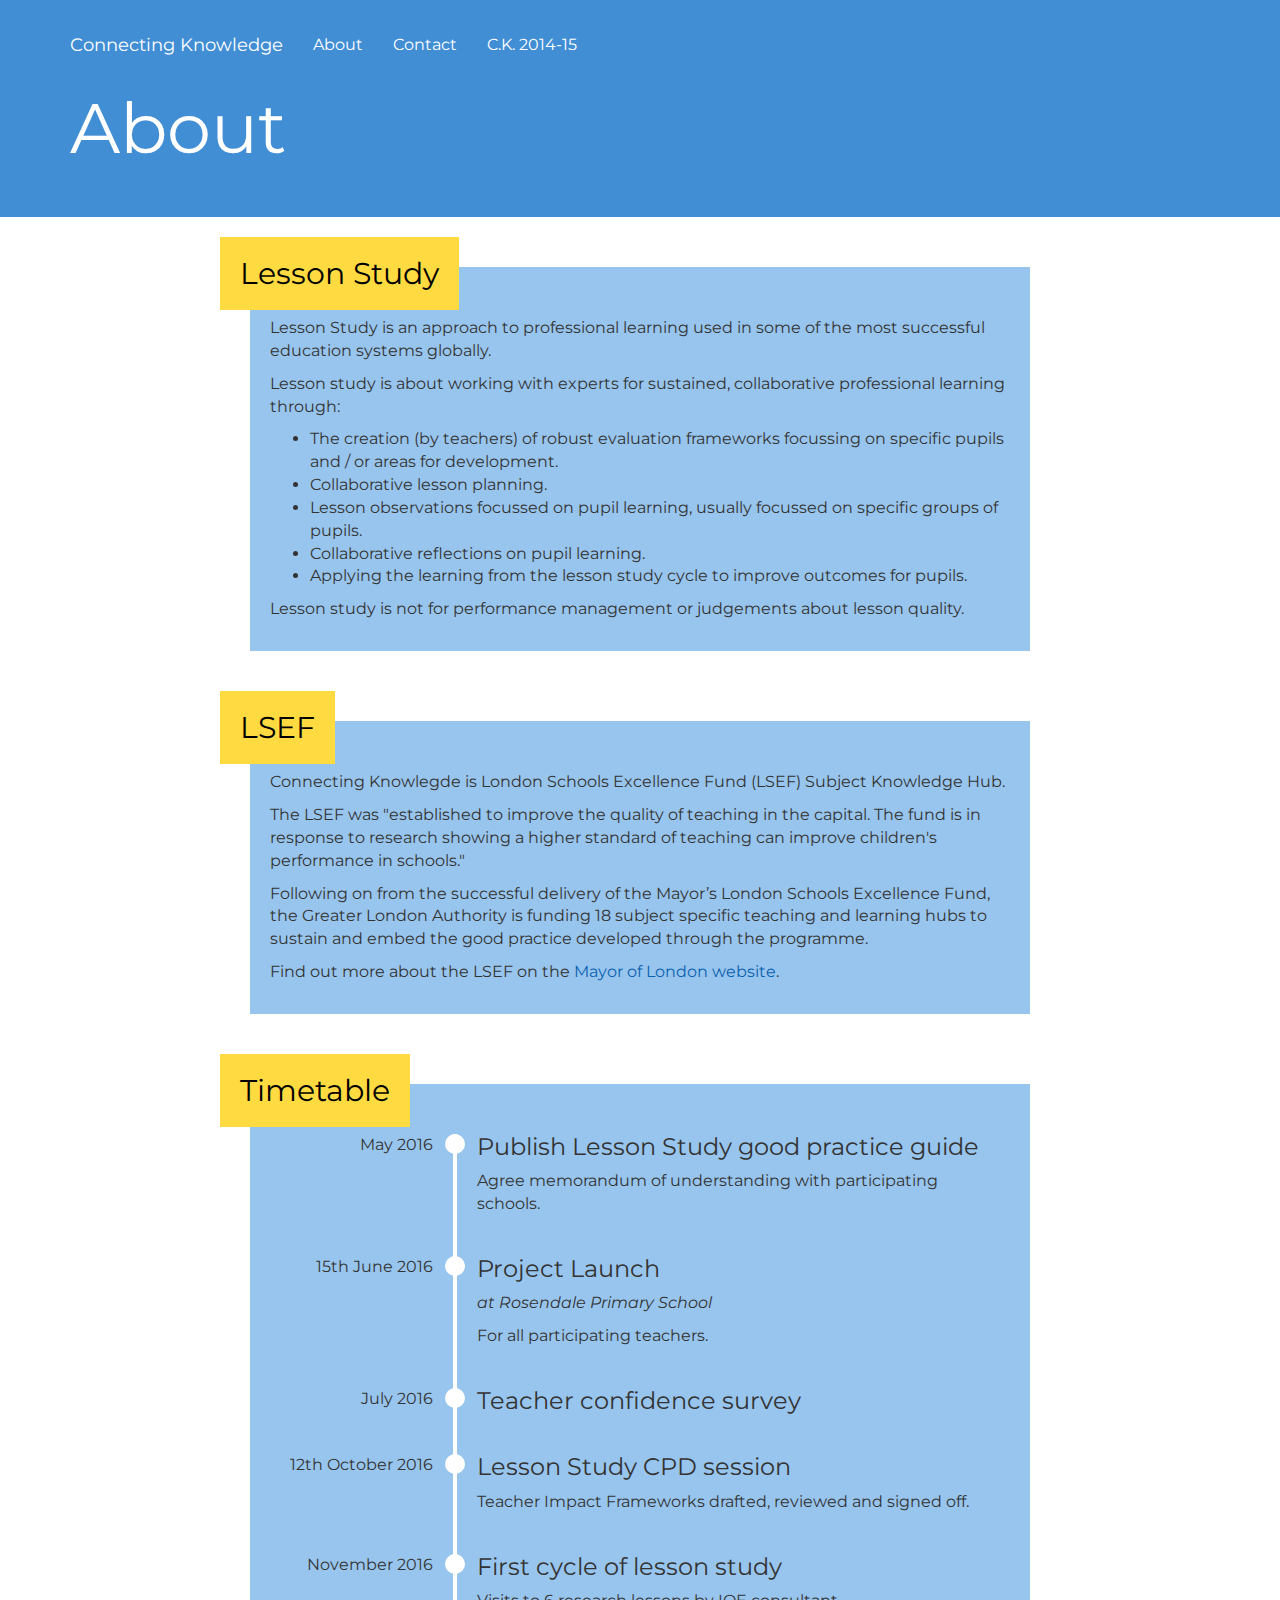
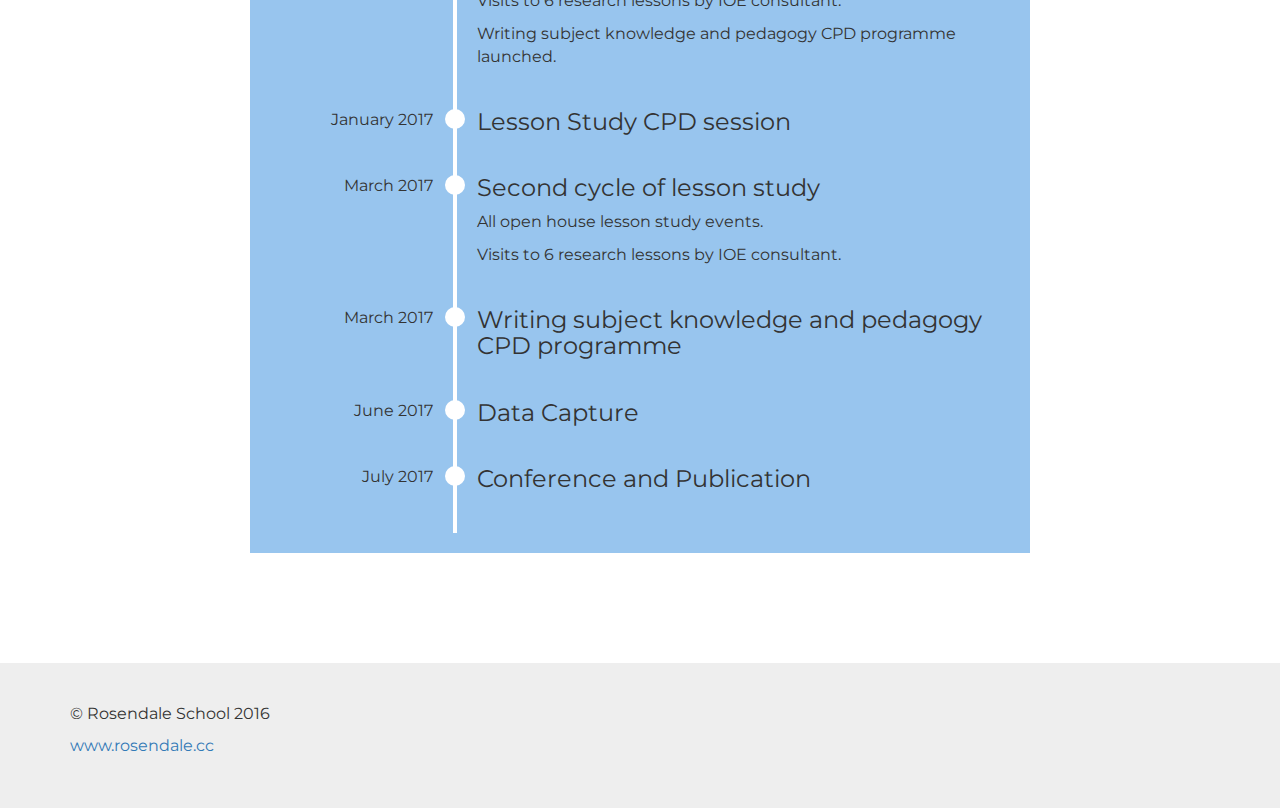
==== commit 2bd5651e: "timeline" ====
--- a/about.html
+++ b/about.html
@@ -59,14 +59,7 @@
     </header>
     <main id="main" class="container">
       <div class="row">
-        <section class="col-md-8 col-md-offset-2">
-          <h2>LSEF</h2>
-          <p class="first-par">Connecting Knowlegde is London Schools Excellence Fund (LSEF) Subject Knowledge Hub.</p>
-          <p>The LSEF was "established to improve the quality of teaching in the capital. The fund is in response to research showing a higher standard of teaching can improve children's performance in schools."</p>
-          <p>Following on from the successful delivery of the Mayor’s London Schools Excellence Fund, the Greater London Authority is funding 18 subject specific teaching and learning hubs to sustain and embed the good practice developed through the programme.</p>
-          <p>Find out more about the LSEF on the <a href="https://www.london.gov.uk/what-we-do/education-and-youth/improving-standards-schools-and-teaching/london-schools-excellence">Mayor of London website</a>.</p>
-        </section> <!-- /.col -->
-        <section class="col-md-8 col-md-offset-2">
+      	<section class="col-md-8 col-md-offset-2">
           <h2>Lesson Study</h2>
             <p class="first-par">Lesson Study is an approach to professional learning used in some of the most successful education systems globally.</p>
  			<p>Lesson study is about working with experts for sustained, collaborative professional learning through:</p>
@@ -79,6 +72,13 @@
 			</ul>
 			<p>Lesson study is not for performance management or judgements about lesson quality.</p>    
         </section>
+        <section class="col-md-8 col-md-offset-2">
+          <h2>LSEF</h2>
+          <p class="first-par">Connecting Knowlegde is London Schools Excellence Fund (LSEF) Subject Knowledge Hub.</p>
+          <p>The LSEF was "established to improve the quality of teaching in the capital. The fund is in response to research showing a higher standard of teaching can improve children's performance in schools."</p>
+          <p>Following on from the successful delivery of the Mayor’s London Schools Excellence Fund, the Greater London Authority is funding 18 subject specific teaching and learning hubs to sustain and embed the good practice developed through the programme.</p>
+          <p>Find out more about the LSEF on the <a href="https://www.london.gov.uk/what-we-do/education-and-youth/improving-standards-schools-and-teaching/london-schools-excellence">Mayor of London website</a>.</p>
+        </section> <!-- /.col -->
         <section id="timeline" class="col-md-8 col-md-offset-2">
           <h2>Timetable</h2>
           	<table class="first-par">
@@ -186,19 +186,6 @@
         </div> <!-- ./row -->
       </div> <!-- /.container -->
     </footer>
-   <!--  TO DO: ADD THIS SOMEWHERE SEPARATE PAGE:
-   https://www.london.gov.uk/what-we-do/education-and-youth/improving-standards-schools-and-teaching/london-schools-excellence
-   Subject Knowledge Hubs 
-
-Following on from the successful delivery of the Mayor’s London Schools Excellence Fund, the Greater London Authority is funding 18 subject specific teaching and learning hubs to sustain and embed the good practice developed through the programme.
-
-This legacy funding will enable continued coordination of subject specific hubs and networks that were central to many London Schools Excellence Fund projects.  The hubs will provide the opportunity for teachers from a range of schools to work together alongside subject and business experts to support excellent teaching in London schools through a strong focus on improving teachers subject knowledge. 
-
-Delivery is taking place between January 2016 and August 2017.
-
-See the LSEF Resource Hub for more information on Subject Knowledge Hubs and contact details.
-
- -->
     <!-- jQuery (necessary for Bootstrap's JavaScript plugins) -->
     <script src="https://ajax.googleapis.com/ajax/libs/jquery/1.11.3/jquery.min.js"></script>
     <!-- Include all compiled plugins (below), or include individual files as needed -->
--- a/css/style.css
+++ b/css/style.css
@@ -71,7 +71,7 @@
 	-ms-height: 100vh;
 	-o-height: 100vh;
 	height: 100vh;
-	background-color: #418ED4; #1f71bb;
+	background-color: #418ED4;
 	position: relative;
 }
 
@@ -104,7 +104,7 @@
 
 @media (min-width: 1200px) {
 	#front-page-header h1 {
-		margin-top: 130px;
+		margin-top: 110px;
 	}
 }
 
@@ -159,10 +159,10 @@
 }
 
 #front-page-header .btn:hover {
-box-shadow: 0 17px 50px 0 rgba(0,0,0,0.12),0 12px 15px 0 rgba(0,0,0,0.14);
+	box-shadow: 0 17px 50px 0 rgba(0,0,0,0.12),0 12px 15px 0 rgba(0,0,0,0.14);
     -webkit-transform: scale(1.1, 1.1);
     transform: scale(1.1, 1.1);
-	    }
+}
 
 #front-page-header #banner-bar {
 	width: 75%;
@@ -171,6 +171,7 @@
 	background-color: white;/*#1f71bb;*/
 	margin-left: -20px;
 	margin-bottom: 10px;
+	position: relative;
 }
 
 @media (min-width: 768px) {
@@ -244,13 +245,16 @@
 	margin-top: 30px;
 }
 
+#timeline table tr > td > h3 {
+	margin-top: 0px;
+}
+
 #timeline table tr > td:first-child {
 	width: 25%;
 	text-align: right;
 	border-right: 4px solid #fff;
 	position: relative;
 	vertical-align: text-top;
-	padding-top: 20px;
 }
 
 #timeline table tr > td:first-child:after {
@@ -258,7 +262,7 @@
 	position: absolute;
     width: 20px;
     height: 20px;
-    top: 20px;
+    top: 0;
     right: -12px;
     -webkit-border-radius: 25px;
     -moz-border-radius: 25px;
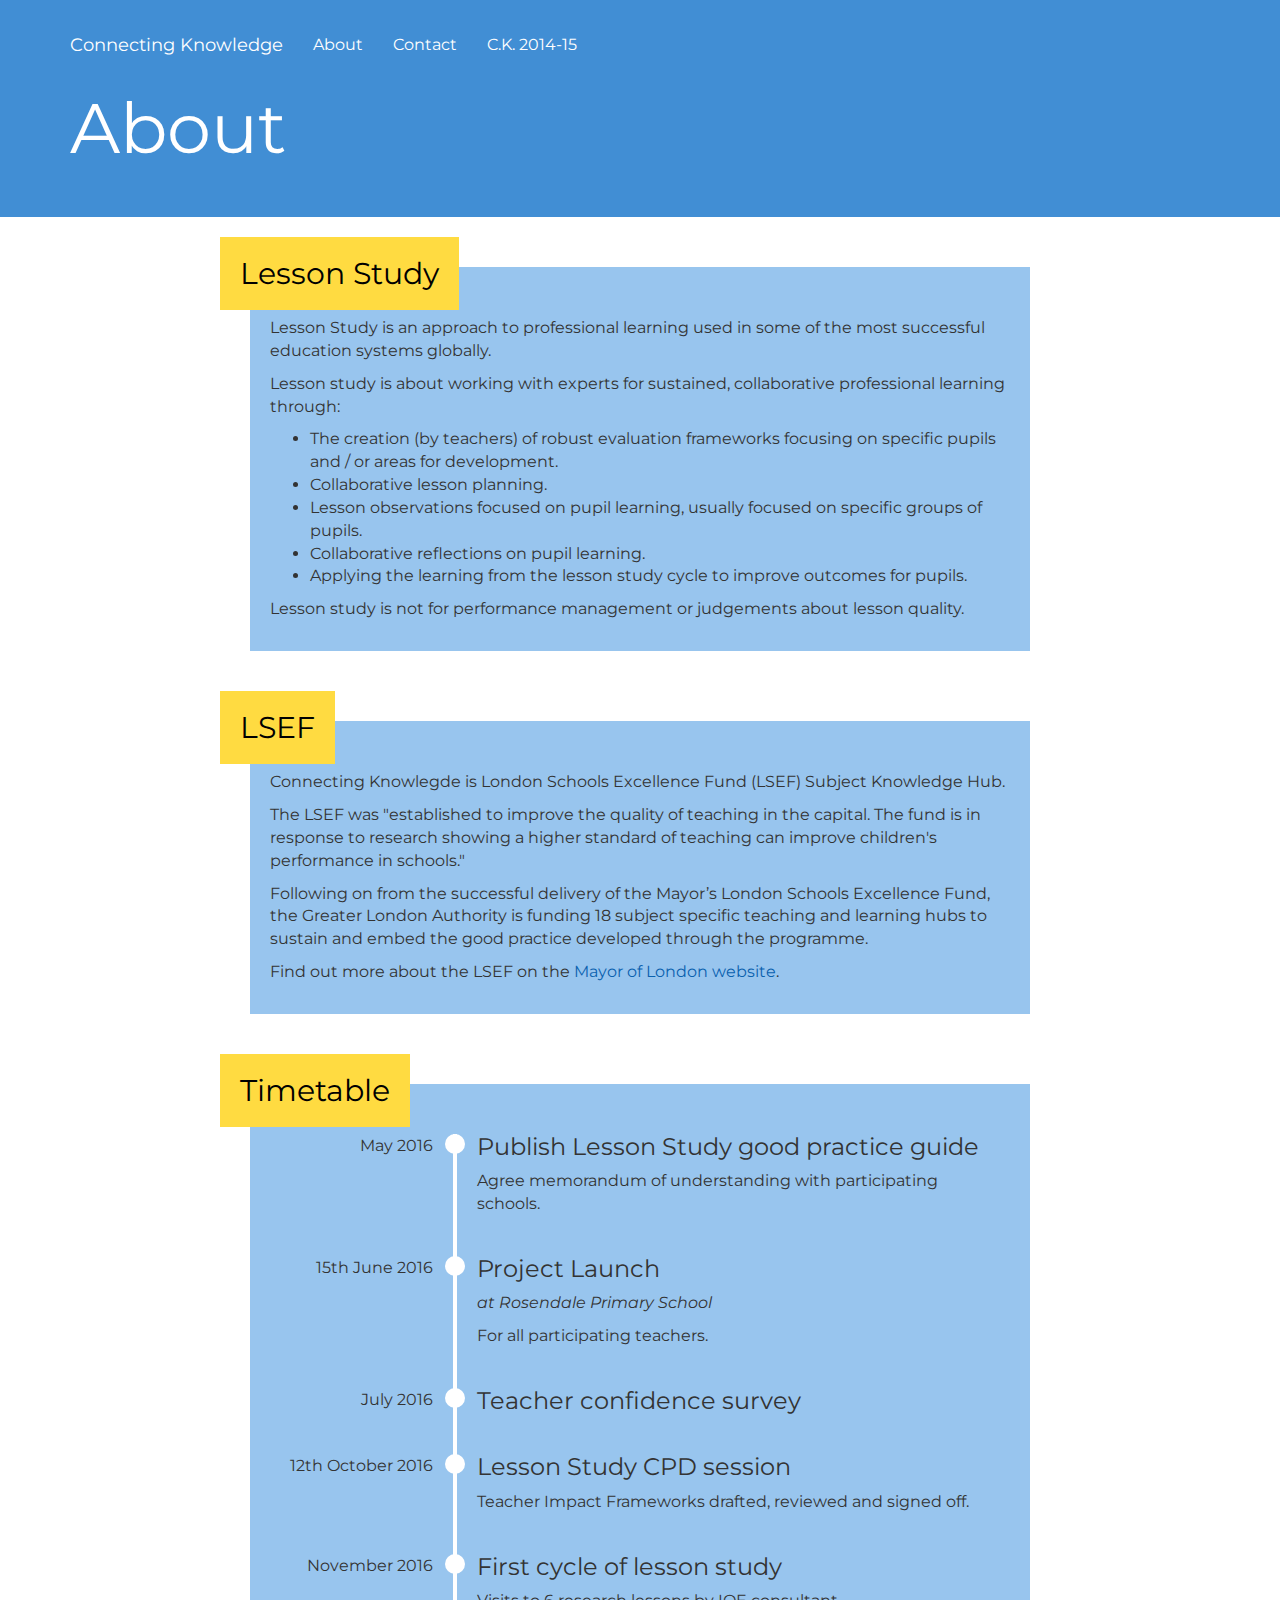
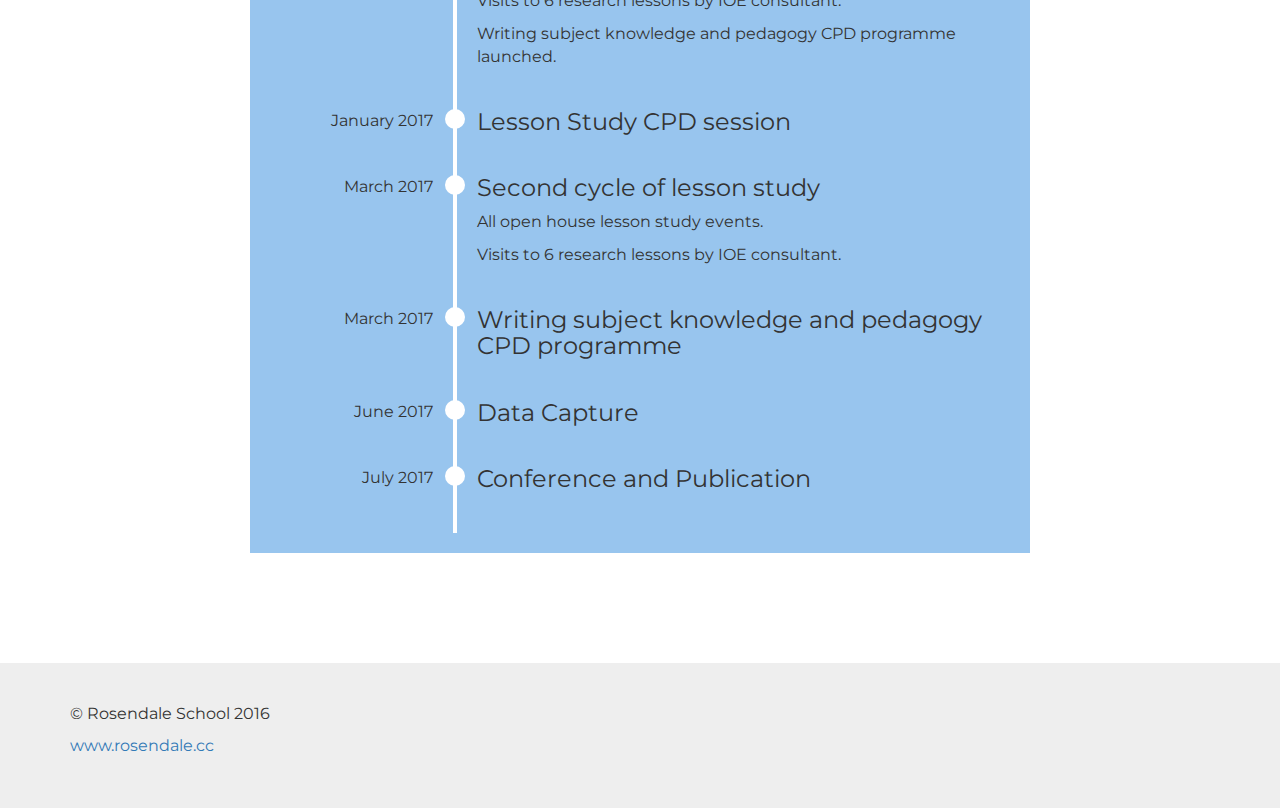
==== commit ebd07b78: "lesson plans and final corrections" ====
--- a/about.html
+++ b/about.html
@@ -64,9 +64,9 @@
             <p class="first-par">Lesson Study is an approach to professional learning used in some of the most successful education systems globally.</p>
  			<p>Lesson study is about working with experts for sustained, collaborative professional learning through:</p>
  			<ul>
- 				<li>The creation (by teachers) of robust evaluation frameworks focussing on specific pupils and &#47; or areas for development.</li>
+ 				<li>The creation (by teachers) of robust evaluation frameworks focusing on specific pupils and &#47; or areas for development.</li>
 				<li>Collaborative lesson planning.</li>
-				<li>Lesson observations focussed on pupil learning, usually focussed on specific groups of pupils.</li>
+				<li>Lesson observations focused on pupil learning, usually focused on specific groups of pupils.</li>
 				<li>Collaborative reflections on pupil learning.</li>
 				<li>Applying the learning from the lesson study cycle to improve outcomes for pupils.</li>
 			</ul>
--- a/css/style.css
+++ b/css/style.css
@@ -101,6 +101,13 @@
 		font-size: 70px;
 	}
 }
+
+@media (max-height: 500px) and (orientation: landscape) {
+	header h1 {
+		margin-top: -20px;
+		font-size: 40px;
+	}
+} 
 
 @media (min-width: 1200px) {
 	#front-page-header h1 {
@@ -249,6 +256,10 @@
 	margin-top: 0px;
 }
 
+#timeline table tr > td:first-child > p {
+	margin-top: 1px;
+}
+
 #timeline table tr > td:first-child {
 	width: 25%;
 	text-align: right;
